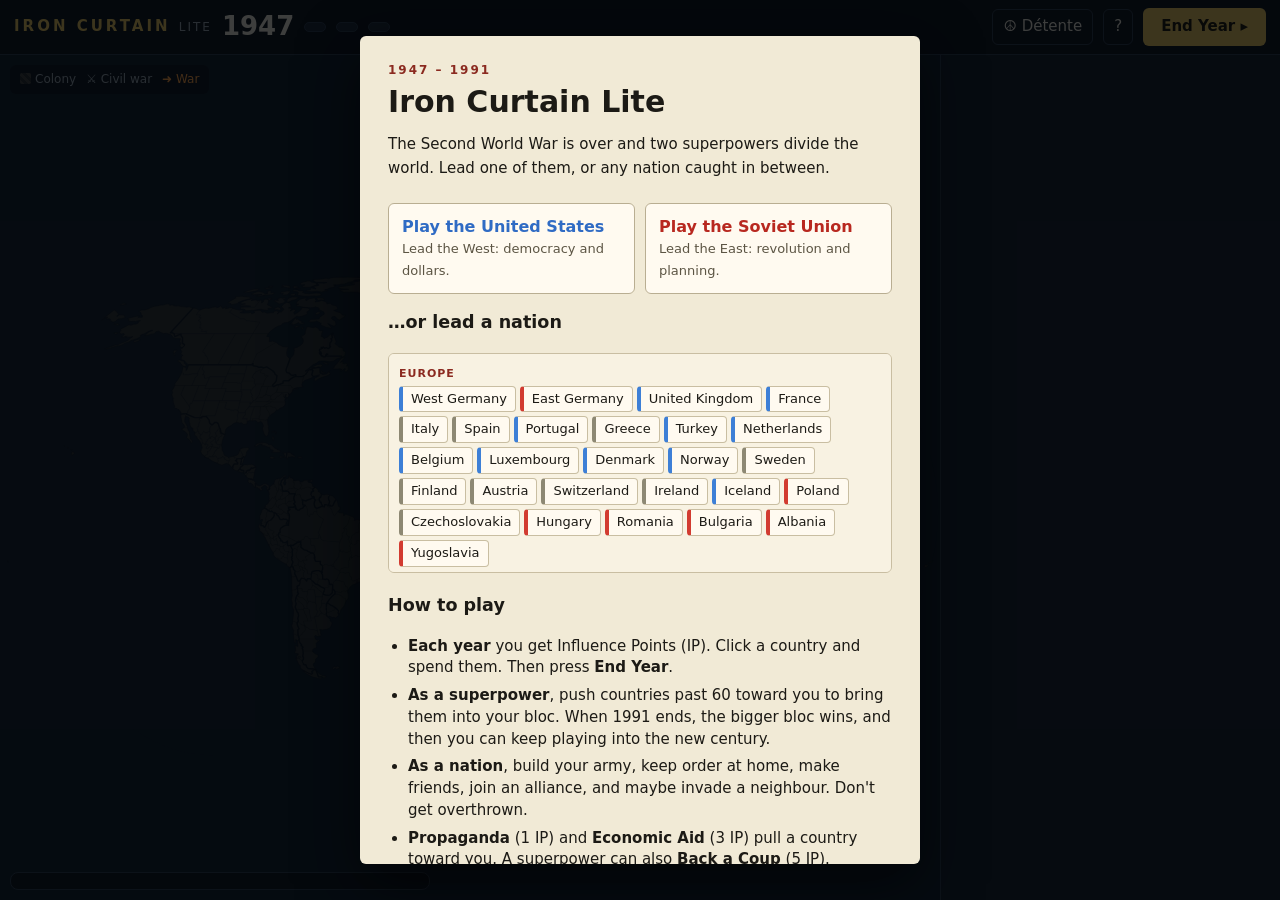
==== index.html @ 2296e45e "Provinces: the map is split into ~900 real provinces - map drawn from provinces (lib/provinces.js, p" ====
<!doctype html>
<html lang="en">
<head>
<meta charset="utf-8">
<meta name="viewport" content="width=device-width, initial-scale=1">
<title>Iron Curtain Lite</title>
<link rel="stylesheet" href="style.css">
</head>
<body>
<header>
  <div class="brand">IRON CURTAIN <span>LITE</span></div>
  <div class="year" id="year">1947</div>
  <div class="chip" id="ip" title="Influence Points: spend them on countries. You get more each year."></div>
  <div class="chip" id="tension" title="World tension. If it reaches 100, nuclear war ends the game for everyone."></div>
  <div class="chip score" id="score" title="Score: the value of every country in your bloc, plus bonuses from events."></div>
  <div class="grow"></div>
  <button id="detente" class="ghost" title="A summit with your rival: tension −15. Once a year.">☮ Détente</button>
  <button id="finish" class="ghost" title="End the game and see how you did" hidden>End game</button>
  <button id="help" class="ghost" title="How to play">?</button>
  <button id="end" class="primary" title="End the year (Enter)">End Year ▸</button>
</header>
<main>
  <section id="mapbox">
    <svg id="map" viewBox="0 0 1000 520" preserveAspectRatio="xMidYMid meet"></svg>
    <div id="tip" hidden></div>
    <div id="legend">
      <span><i class="hatch"></i>Colony</span>
      <span>⚔ Civil war</span>
      <span style="color:#ffa040">➜ War</span>
    </div>
    <ol id="news"></ol>
  </section>
  <aside id="panel"></aside>
</main>
<div id="modal" hidden><div class="card" id="card"></div></div>
<div id="toast" hidden></div>

<script src="lib/d3.min.js"></script>
<script src="lib/topojson-client.min.js"></script>
<script src="lib/provinces.js"></script>
<script src="data.js"></script>
<script src="provinces.js"></script>
<script src="neighbours.js"></script>
<script src="game.js"></script>
<script src="ui.js"></script>
</body>
</html>
---- style.css ----
:root {
  --bg: #0b1219; --sea: #0f1c27; --panel: #131d27; --panel2: #1a2632; --line: #2a3a49;
  --ink: #ebe6d8; --dim: #97a3ab; --gold: #e8c45a;
  --us: #3d7fd6; --us-lean: #7d9cc8; --neutral: #8d8873; --su-lean: #c47a6d; --su: #d23b30;
  --good: #6fbf73; --bad: #e0675b;
}
* { box-sizing: border-box; }
html, body { margin: 0; height: 100%; background: var(--bg); color: var(--ink); font: 15px/1.45 system-ui, -apple-system, 'Segoe UI', sans-serif; }
body { display: flex; flex-direction: column; overflow: hidden; }
button { font: inherit; color: inherit; cursor: pointer; }

header { display: flex; align-items: center; gap: 10px; padding: 8px 14px; background: #0a1016; border-bottom: 1px solid var(--line); flex-wrap: wrap; }
.brand { font-weight: 800; letter-spacing: 3px; color: var(--gold); }
.brand span { font-weight: 400; color: var(--dim); font-size: 12px; letter-spacing: 2px; }
.year { font-size: 26px; font-weight: 700; min-width: 64px; text-align: center; }
.chip { background: var(--panel2); border: 1px solid var(--line); border-radius: 6px; padding: 4px 10px; font-size: 13px; white-space: nowrap; }
.chip b { font-size: 15px; }
.bar { display: inline-block; width: 90px; height: 8px; border-radius: 4px; background: #24323f; vertical-align: middle; margin: 0 6px; overflow: hidden; }
.bar i { display: block; height: 100%; }
.score .vs { display: inline-flex; width: 110px; height: 8px; border-radius: 4px; overflow: hidden; vertical-align: middle; margin: 0 6px; }
.grow { flex: 1; }
.primary { background: var(--gold); color: #1a1406; border: 0; border-radius: 6px; padding: 8px 18px; font-weight: 700; }
.primary:disabled { opacity: .4; cursor: default; }
.ghost { background: transparent; border: 1px solid var(--line); border-radius: 6px; padding: 6px 10px; }
.ghost:hover:not(:disabled) { border-color: var(--dim); }
.ghost:disabled { opacity: .4; cursor: default; }

main { flex: 1; display: flex; min-height: 0; }
#mapbox { flex: 1; position: relative; background: var(--sea); min-width: 0; }
#map { width: 100%; height: 100%; display: block; cursor: grab; }
.land { stroke: none; transition: fill .6s; }
.land.click { cursor: pointer; }
.border { fill: none; stroke: #0b141c; stroke-width: 1.4; stroke-linejoin: round; vector-effect: non-scaling-stroke; pointer-events: none; }
.provline { fill: none; stroke: rgba(10,16,22,.38); stroke-width: .45; vector-effect: non-scaling-stroke; pointer-events: none; }
#tip .prov { color: #e8dcb8; }
.coast { fill: none; stroke: #0b141c; stroke-width: .6; vector-effect: non-scaling-stroke; pointer-events: none; }
.selected { fill: none; stroke: var(--gold); stroke-width: 2.2; vector-effect: non-scaling-stroke; pointer-events: none; }
.hover { fill: none; stroke: #fff; stroke-width: 1.2; vector-effect: non-scaling-stroke; pointer-events: none; }
.capital { fill: #f3ead2; stroke: #111; stroke-width: .8; vector-effect: non-scaling-stroke; pointer-events: none; }
.town { fill: #d9cfb6; stroke: #111; stroke-width: .6; vector-effect: non-scaling-stroke; pointer-events: none; }
.city { font: 500 5.5px system-ui, sans-serif; fill: #e9e2cf; paint-order: stroke; stroke: rgba(0,0,0,.75); pointer-events: none; }
.city.cap { font-weight: 700; fill: #fff; }
.war { font-size: 12px; text-anchor: middle; dominant-baseline: central; fill: #ffcf8a; pointer-events: none; }
.label { font: 600 7px system-ui, sans-serif; fill: #fff; text-anchor: middle; paint-order: stroke; stroke: rgba(0,0,0,.7); pointer-events: none; }

#tip { position: absolute; pointer-events: none; background: rgba(10,16,22,.95); border: 1px solid var(--line); border-radius: 6px; padding: 6px 9px; font-size: 13px; }
#legend { position: absolute; top: 10px; left: 10px; display: flex; flex-wrap: wrap; gap: 10px; background: rgba(10,16,22,.8); padding: 6px 10px; border-radius: 6px; font-size: 12px; color: var(--dim); max-width: calc(100% - 20px); }
#legend i { display: inline-block; width: 11px; height: 11px; border-radius: 2px; margin-right: 4px; vertical-align: -1px; }
.hatch { background: repeating-linear-gradient(45deg, #3c3f3a 0 3px, #26292a 3px 6px); }
#news { position: absolute; left: 10px; bottom: 10px; width: min(420px, 60%); max-height: 30%; overflow-y: auto; margin: 0; padding: 8px 12px; list-style: none; background: rgba(10,16,22,.9); border: 1px solid var(--line); border-radius: 8px; font-size: 13px; }
#news li { padding: 3px 0; color: var(--dim); border-bottom: 1px solid #1c2834; }
#news li.now { color: var(--ink); }
#news li span { color: #5d6b75; margin-right: 6px; }

#panel { width: 340px; background: var(--panel); border-left: 1px solid var(--line); padding: 16px; overflow-y: auto; }
#panel h2 { margin: 0; font-size: 24px; }
#panel h3 { margin: 18px 0 8px; font-size: 12px; letter-spacing: 2px; text-transform: uppercase; color: var(--dim); }
.sub { color: var(--dim); font-size: 13px; }
.align { position: relative; height: 12px; border-radius: 6px; margin: 12px 0 4px; background: linear-gradient(90deg, var(--su), var(--su-lean) 25%, var(--neutral) 50%, var(--us-lean) 75%, var(--us)); }
.align i { position: absolute; top: -3px; width: 4px; height: 18px; background: #fff; border-radius: 2px; box-shadow: 0 0 0 1px #000; transform: translateX(-2px); }
.align b { position: absolute; top: 0; bottom: 0; width: 1px; background: rgba(0,0,0,.5); }
.ends { display: flex; justify-content: space-between; font-size: 12px; color: var(--dim); }
.facts { display: grid; grid-template-columns: 1fr 1fr; gap: 6px; margin-top: 12px; }
.fact { background: var(--panel2); border-radius: 6px; padding: 6px 9px; }
.fact small { display: block; color: var(--dim); font-size: 12px; }
.pips i { display: inline-block; width: 9px; height: 9px; border-radius: 50%; background: #2a3946; margin-right: 3px; }
.pips i.on { background: var(--gold); }
.act { display: grid; grid-template-columns: 1fr auto; width: 100%; text-align: left; background: var(--panel2); border: 1px solid var(--line); border-radius: 8px; padding: 9px 11px; margin-bottom: 7px; }
.act:hover:not(:disabled) { border-color: var(--gold); }
.act:disabled { opacity: .45; cursor: default; }
.act b { font-size: 15px; } .act em { font-style: normal; color: var(--gold); font-weight: 700; }
.act small { grid-column: 1 / -1; color: var(--dim); font-size: 12.5px; }
.warbox { margin-top: 12px; padding: 9px 11px; border-radius: 8px; border: 1px solid #5a3a22; background: #21180f; }
.warbar { display: flex; height: 10px; border-radius: 5px; overflow: hidden; margin: 6px 0 3px; }
.wsides { display: flex; justify-content: space-between; gap: 10px; margin-top: 8px; font-size: 12px; }
.wsides span { display: flex; flex-direction: column; min-width: 0; }
.wsides span:last-child { text-align: right; }
.wsides small { color: var(--dim); font-size: 11px; }
.wstate { text-align: center; font-size: 12px; color: var(--gold); }
.empty { color: var(--dim); }
.empty li { margin-bottom: 8px; }

#modal { position: fixed; inset: 0; background: rgba(3,6,10,.75); display: flex; align-items: center; justify-content: center; padding: 16px; z-index: 10; }
#modal[hidden] { display: none; }
.card { background: #f1ead6; color: #1c1a15; width: min(560px, 100%); max-height: 92vh; overflow-y: auto; border-radius: 6px; padding: 26px 28px; box-shadow: 0 20px 60px rgba(0,0,0,.6); }
.card .kicker { font-size: 12px; letter-spacing: 2px; text-transform: uppercase; color: #8b2a20; font-weight: 700; }
.card h1 { margin: 6px 0 10px; font-size: 30px; line-height: 1.1; }
.card p { line-height: 1.55; }
.card .choice { display: block; width: 100%; text-align: left; margin-top: 8px; background: #fffaf0; border: 1px solid #b9ae92; border-radius: 6px; padding: 11px 13px; }
.card .choice:hover { border-color: #1c1a15; background: #fff; }
.card .choice b { display: block; font-size: 16px; }
.card .choice span { font-size: 13px; color: #5c5544; }
.card .sides { display: flex; gap: 10px; flex-wrap: wrap; }
.card .sides .choice { flex: 1; min-width: 200px; }
.card ul { padding-left: 20px; } .card li { margin-bottom: 6px; }
.card .go { width: 100%; margin-top: 14px; background: #1c1a15; color: #f1ead6; border: 0; border-radius: 6px; padding: 12px; font-weight: 700; letter-spacing: 1px; }

#toast { position: fixed; top: 70px; left: 50%; transform: translateX(-50%); background: #f1ead6; color: #1c1a15; padding: 8px 16px; border-radius: 6px; font-weight: 600; box-shadow: 0 6px 20px rgba(0,0,0,.5); z-index: 20; }

@media (max-width: 820px) {
  main { flex-direction: column; }
  #panel { width: 100%; height: 45%; border-left: 0; border-top: 1px solid var(--line); }
  #news { display: none; }
}

.warline { fill: none; stroke: #ffa040; stroke-width: 1.6; opacity: .6; stroke-dasharray: 6 4; vector-effect: non-scaling-stroke; pointer-events: none; animation: march 2.5s linear infinite; }
@keyframes march { to { stroke-dashoffset: -10; } }
.zone, .zonegone { pointer-events: none; }
.zonefill { opacity: 1; }
.zonehatch { fill: url(#occupied); opacity: .22; }
.zonecover { fill: none; stroke-width: 3; vector-effect: non-scaling-stroke; pointer-events: none; }
.zoneline { fill: none; stroke: #0b141c; stroke-width: 1.7; vector-effect: non-scaling-stroke; stroke-linejoin: round; }
.zoneglow { fill: none; stroke-width: 4.5; opacity: .45; vector-effect: non-scaling-stroke; stroke-linejoin: round; }
.zone.cut .zoneglow { display: none; }
.zone.civil .zoneline { stroke-dasharray: 5 2.5; }
.thrust { stroke: #0b141c; stroke-width: .9; vector-effect: non-scaling-stroke; stroke-linejoin: round; opacity: .92; }
.capital.fallen { stroke: #fff; stroke-width: 1.2; }
.selected.mine { stroke: #f5e3a3; stroke-width: 1.6; }
.you { font-size: 13px; font-weight: 400; color: var(--gold); }
.pacts { display: flex; flex-wrap: wrap; gap: 5px; margin-top: 10px; }
.pacts span { font-size: 12px; padding: 2px 8px; border-radius: 10px; border: 1px solid; }
.card .nations { max-height: 220px; overflow-y: auto; border: 1px solid #c9bea2; border-radius: 6px; padding: 4px 10px; background: #f8f2e2; }
.card .nations h4 { margin: 8px 0 4px; font-size: 11px; letter-spacing: 1px; text-transform: uppercase; color: #8b2a20; }
.card .nat { background: #fffaf0; border: 1px solid #c9bea2; border-left: 4px solid var(--c); border-radius: 4px; padding: 3px 8px; margin: 0 4px 4px 0; font-size: 13px; color: #1c1a15; }
.card .nat:hover { border-color: #1c1a15; border-left-color: var(--c); }
.parties { display: flex; gap: 12px; }
.pbar { width: 24px; height: 124px; display: flex; flex-direction: column; border-radius: 4px; overflow: hidden; border: 1px solid var(--line); flex: none; }
.pbar i { display: block; width: 100%; }
.plist { flex: 1; display: flex; flex-direction: column; justify-content: space-between; font-size: 13px; }
.plist div { display: grid; grid-template-columns: 10px 1fr auto auto auto; gap: 6px; align-items: center; color: var(--dim); }
.plist div i { width: 10px; height: 10px; border-radius: 2px; }
.plist div b { color: var(--ink); }
.plist div em { font-style: normal; font-size: 11px; color: var(--gold); }
.plist div.rul span { color: var(--ink); font-weight: 600; }
.pbtn { width: 20px; height: 18px; padding: 0; border: 1px solid var(--line); border-radius: 4px; background: var(--panel2); color: var(--gold); font-weight: 700; line-height: 1; }
.pbtn:disabled { opacity: .3; cursor: default; }
.unit { pointer-events: none; }
.unit rect { stroke: #111; stroke-width: .5; }
.unit path { stroke: rgba(255,255,255,.9); stroke-width: .45; fill: none; }
.terms { display: flex; flex-direction: column; gap: 4px; margin: 8px 0; font-size: 13px; }
.terms label { display: flex; align-items: center; gap: 6px; cursor: pointer; }
.terms label em { margin-left: auto; font-style: normal; color: var(--gold); }
.terms label.off { opacity: .4; cursor: default; }
.card .choice.on { border-color: #8b2a20; background: #f3e1c8; box-shadow: inset 4px 0 0 #8b2a20; }
.card .choice:disabled { opacity: .45; cursor: default; }
.zone.cut .zonehatch { display: none; }
.zone.cut .zoneline { stroke-dasharray: none; stroke-width: 1.4; }
.terr { border: 1px solid var(--line); border-radius: 8px; padding: 10px 12px; margin: 8px 0; background: var(--panel2); }
.terr .thead { display: flex; justify-content: space-between; align-items: baseline; margin-bottom: 6px; }
.terr .meter { display: grid; grid-template-columns: 78px 1fr 28px; gap: 8px; align-items: center; font-size: 12px; margin: 3px 0; color: var(--dim); }
.terr .meter .bar { height: 6px; background: #0b141c; border-radius: 3px; overflow: hidden; display: block; }
.terr .meter .bar i { display: block; height: 100%; }
.terr .meter b { text-align: right; }
.policies { display: grid; grid-template-columns: repeat(4, 1fr); gap: 4px; margin: 8px 0 4px; }
.pol { font-size: 11px; padding: 5px 2px; border: 1px solid var(--line); border-radius: 5px; background: transparent; color: var(--dim); }
.pol.on { border-color: var(--gold); color: var(--gold); background: rgba(240,200,90,.08); }
.tacts { display: grid; grid-template-columns: repeat(3, 1fr); gap: 4px; margin-top: 8px; }
.act.small { padding: 6px 8px; margin: 0; }
.act.small b { font-size: 12px; }
.land.restless { animation: restless 2.4s ease-in-out infinite; }
@keyframes restless { 50% { filter: brightness(1.35) saturate(1.3); } }
.tacts .act.small { display: flex; flex-direction: column; align-items: flex-start; gap: 2px; position: relative; }
.tacts .act.small b { white-space: nowrap; }
.tacts .act.small em { position: static; font-size: 11px; }
.zone.cut .zonefill { pointer-events: fill; cursor: pointer; }
.selected.region { stroke-dasharray: 5 3; }
#tip .dim { color: #8a8f94; font-size: 11px; }
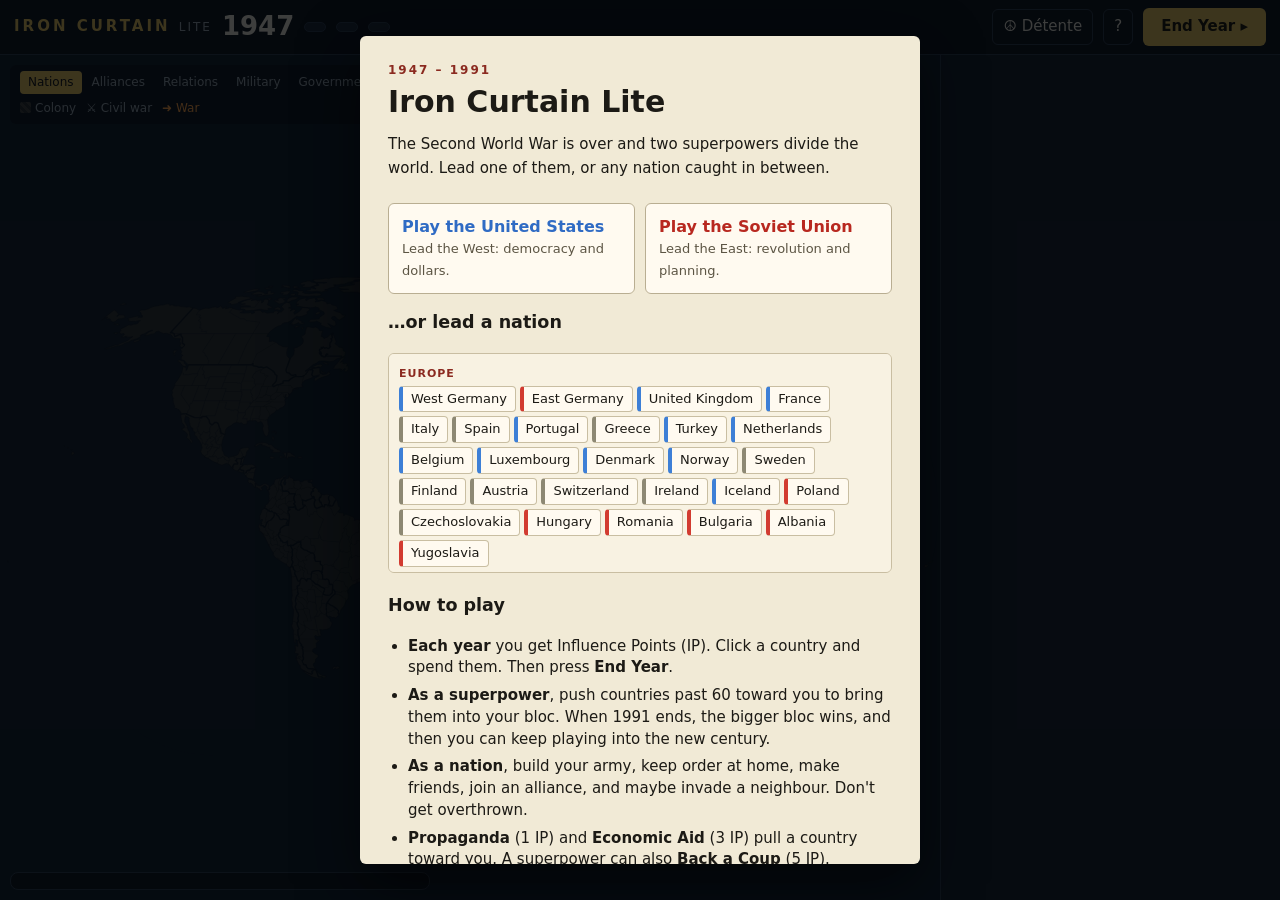
==== commit e2ea66f0: "Map modes: Nations, Alliances, Relations, Military, Government, Stability (keys 1-6, M) Co-Authored-" ====
--- a/index.html
+++ b/index.html
@@ -24,9 +24,8 @@
     <svg id="map" viewBox="0 0 1000 520" preserveAspectRatio="xMidYMid meet"></svg>
     <div id="tip" hidden></div>
     <div id="legend">
-      <span><i class="hatch"></i>Colony</span>
-      <span>⚔ Civil war</span>
-      <span style="color:#ffa040">➜ War</span>
+      <div class="modes"><button data-mode="nat" class="on" title="Every country in its own colour (1)">Nations</button><button data-mode="pact" title="Alliances (2)">Alliances</button><button data-mode="rel" title="How the world sees you (3)">Relations</button><button data-mode="mil" title="Army sizes (4)">Military</button><button data-mode="gov" title="Kinds of government (5)">Government</button><button data-mode="stab" title="Stability (6)">Stability</button></div>
+      <div class="keys"><span id="legend-dyn"></span><span><i class="hatch"></i>Colony</span><span>⚔ Civil war</span><span style="color:#ffa040">➜ War</span></div>
     </div>
     <ol id="news"></ol>
   </section>
--- a/style.css
+++ b/style.css
@@ -165,3 +165,11 @@
 .zone.cut .zonefill { pointer-events: fill; cursor: pointer; }
 .selected.region { stroke-dasharray: 5 3; }
 #tip .dim { color: #8a8f94; font-size: 11px; }
+/* map modes */
+#legend { flex-direction: column; gap: 6px; }
+#legend .modes { display: flex; flex-wrap: wrap; gap: 2px; }
+#legend .modes button { background: transparent; border: 1px solid transparent; color: var(--dim); font: inherit; font-size: 12px; padding: 2px 7px; border-radius: 4px; cursor: pointer; }
+#legend .modes button:hover { color: var(--ink); }
+#legend .modes button.on { background: #e8c45a; color: #111; }
+#legend .keys { display: flex; flex-wrap: wrap; gap: 10px; }
+#legend-dyn { display: contents; }
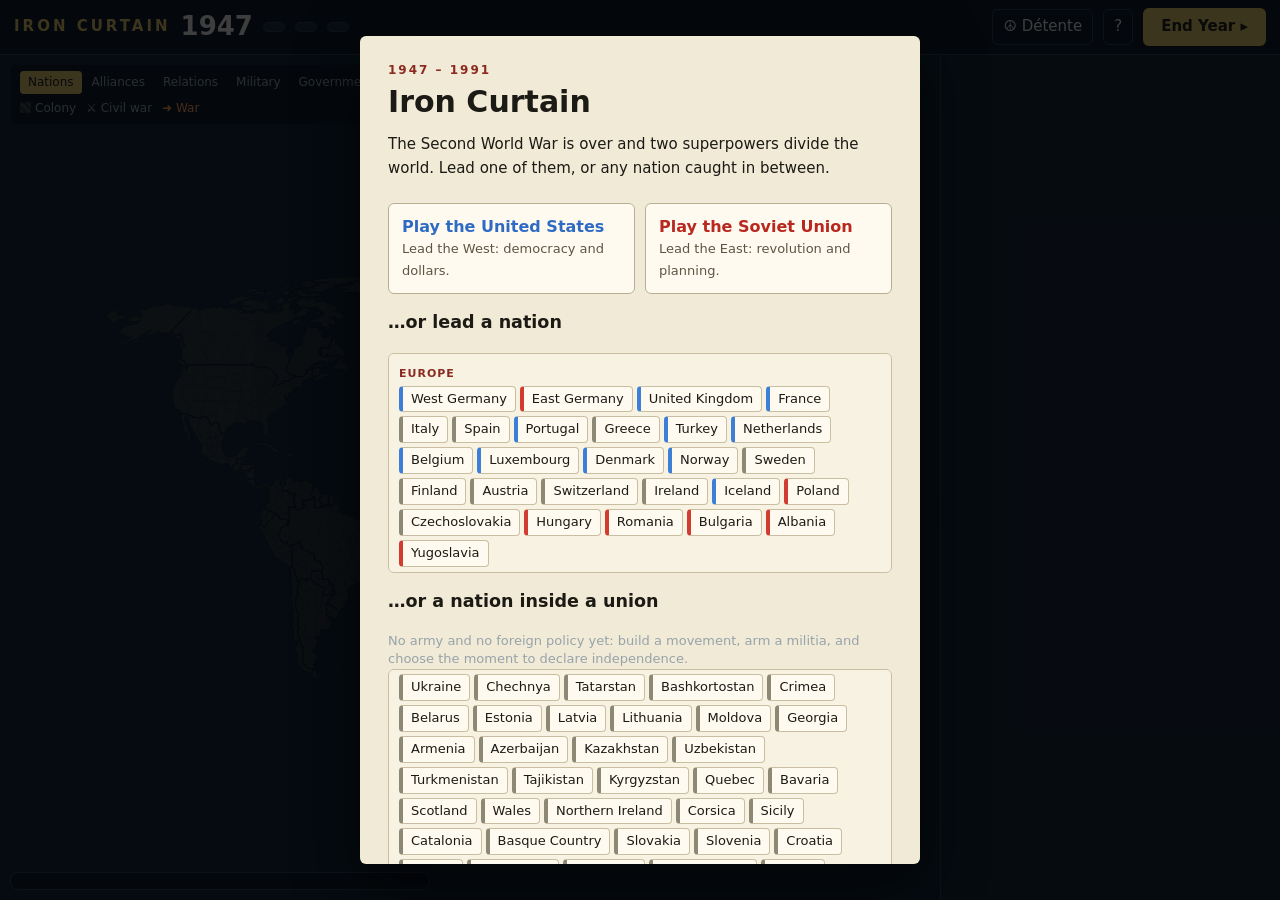
==== commit 78c4b829: "One game: Iron Curtain (no longer 'Lite'); README describes provinces, home front, map modes, causes" ====
--- a/index.html
+++ b/index.html
@@ -3,12 +3,12 @@
 <head>
 <meta charset="utf-8">
 <meta name="viewport" content="width=device-width, initial-scale=1">
-<title>Iron Curtain Lite</title>
+<title>Iron Curtain</title>
 <link rel="stylesheet" href="style.css">
 </head>
 <body>
 <header>
-  <div class="brand">IRON CURTAIN <span>LITE</span></div>
+  <div class="brand">IRON CURTAIN</div>
   <div class="year" id="year">1947</div>
   <div class="chip" id="ip" title="Influence Points: spend them on countries. You get more each year."></div>
   <div class="chip" id="tension" title="World tension. If it reaches 100, nuclear war ends the game for everyone."></div>
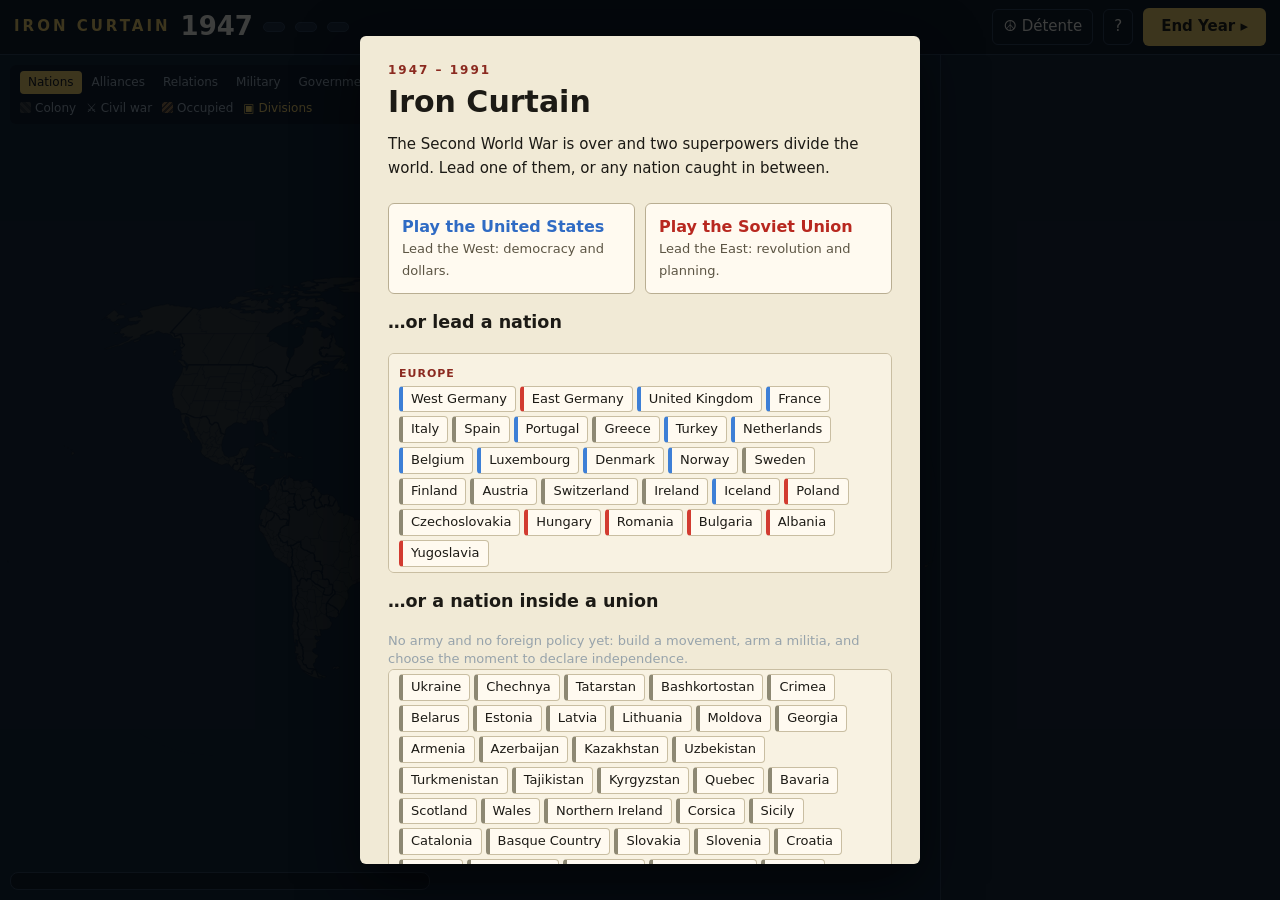
==== commit 450307b4: "Wars and civil wars fought with divisions, season by season - Armies become divisions on provinces (" ====
--- a/index.html
+++ b/index.html
@@ -25,7 +25,7 @@
     <div id="tip" hidden></div>
     <div id="legend">
       <div class="modes"><button data-mode="nat" class="on" title="Every country in its own colour (1)">Nations</button><button data-mode="pact" title="Alliances (2)">Alliances</button><button data-mode="rel" title="How the world sees you (3)">Relations</button><button data-mode="mil" title="Army sizes (4)">Military</button><button data-mode="gov" title="Kinds of government (5)">Government</button><button data-mode="stab" title="Stability (6)">Stability</button></div>
-      <div class="keys"><span id="legend-dyn"></span><span><i class="hatch"></i>Colony</span><span>⚔ Civil war</span><span style="color:#ffa040">➜ War</span></div>
+      <div class="keys"><span id="legend-dyn"></span><span><i class="hatch"></i>Colony</span><span>⚔ Civil war</span><span><i class="occ"></i>Occupied</span><span style="color:#e8c45a">▣ Divisions</span></div>
     </div>
     <ol id="news"></ol>
   </section>
--- a/style.css
+++ b/style.css
@@ -173,3 +173,36 @@
 #legend .modes button.on { background: #e8c45a; color: #111; }
 #legend .keys { display: flex; flex-wrap: wrap; gap: 10px; }
 #legend-dyn { display: contents; }
+/* peace conference */
+.kicker2 { font-size: 11px; letter-spacing: .14em; text-transform: uppercase; color: #e8c45a; margin-bottom: 2px; }
+.confw { display: flex; justify-content: space-between; padding: 6px 10px; margin: 3px 0; border-radius: 5px; background: rgba(255,255,255,.04); font-size: 13px; }
+.confw.me { outline: 1px solid rgba(232,196,90,.5); }
+.confw.turn { background: rgba(232,196,90,.16); }
+.claims div { font-size: 12.5px; margin: 3px 0; }
+.claims i { display: inline-block; width: 10px; height: 10px; border-radius: 2px; margin-right: 6px; vertical-align: -1px; }
+path.land.claimable { stroke: #ffd75a; stroke-width: 1.4; vector-effect: non-scaling-stroke; cursor: pointer; }
+path.land.claimable:hover { filter: brightness(1.25); }
+path.land.claimed { filter: saturate(1.3) brightness(1.1); stroke: #fff6c8; stroke-width: .9; stroke-dasharray: 2 1.5; vector-effect: non-scaling-stroke; }
+
+/* ---- divisions ---- */
+.occhatch { fill: url(#occupied); opacity: .5; pointer-events: none; }
+.frontline { fill: none; stroke: #0b141c; stroke-width: 2.2; vector-effect: non-scaling-stroke; stroke-linejoin: round; pointer-events: none; }
+.div { cursor: pointer; }
+.div .ubox { stroke: #0b141c; stroke-width: .7; }
+.div.mine .ubox { stroke: #e8c45a; stroke-width: 1.1; }
+.div.sel .ubox { stroke: #fff; stroke-width: 1.6; }
+.div.cut .ubox { stroke: #e0533c; stroke-dasharray: 1.5 1; }
+.div .ux { stroke: rgba(255,255,255,.35); stroke-width: .5; fill: none; }
+.div .un { fill: #fff; font-size: 5.6px; font-weight: 700; text-anchor: middle; paint-order: stroke; stroke: rgba(0,0,0,.7); stroke-width: 1.2px; pointer-events: none; }
+.div .ubar0 { fill: rgba(0,0,0,.6); }
+.plan { fill: none; stroke: #e8c45a; stroke-width: 1.3; stroke-dasharray: 3 2; vector-effect: non-scaling-stroke; opacity: .75; pointer-events: none; }
+.plan.sel { opacity: 1; stroke-width: 2; }
+.battle { fill: #ff7a3c; text-anchor: middle; pointer-events: none; paint-order: stroke; stroke: #0b141c; stroke-width: 1px; }
+.battle.won { fill: #ffd04a; }
+.warbox .row { display: flex; gap: 6px; margin-top: 6px; }
+.warbox .row .act { flex: 1; }
+.act.small { padding: 6px 8px; }
+.act.on { border-color: #e8c45a; box-shadow: inset 0 0 0 1px #e8c45a; }
+.warbox.mini { margin-bottom: 10px; }
+.unitcard { border-color: #e8c45a; }
+.keys .occ { display: inline-block; width: 10px; height: 10px; margin-right: 4px; vertical-align: -1px; background: repeating-linear-gradient(-45deg, #8a6a3c 0 2px, #3a2e20 2px 4px); }
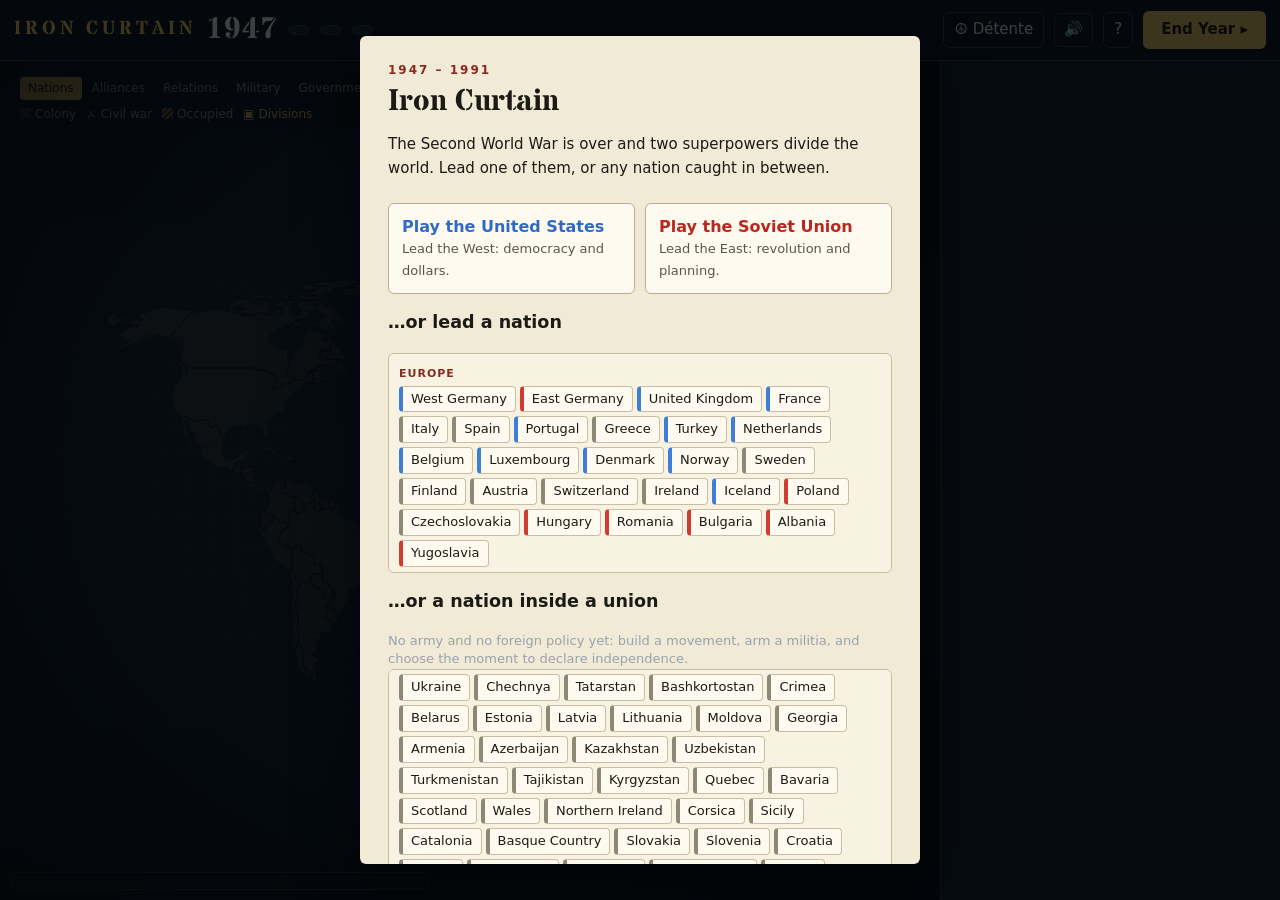
==== commit 9516bba4: "Division squares and arrow orders, atmosphere, annexing by provinces - Every division is its own squ" ====
--- a/index.html
+++ b/index.html
@@ -41,6 +41,7 @@
 <script src="provinces.js"></script>
 <script src="neighbours.js"></script>
 <script src="game.js"></script>
+<script src="sound.js"></script>
 <script src="ui.js"></script>
 </body>
 </html>
--- a/style.css
+++ b/style.css
@@ -28,7 +28,7 @@
 main { flex: 1; display: flex; min-height: 0; }
 #mapbox { flex: 1; position: relative; background: var(--sea); min-width: 0; }
 #map { width: 100%; height: 100%; display: block; cursor: grab; }
-.land { stroke: none; transition: fill .6s; }
+.land { }
 .land.click { cursor: pointer; }
 .border { fill: none; stroke: #0b141c; stroke-width: 1.4; stroke-linejoin: round; vector-effect: non-scaling-stroke; pointer-events: none; }
 .provline { fill: none; stroke: rgba(10,16,22,.38); stroke-width: .45; vector-effect: non-scaling-stroke; pointer-events: none; }
@@ -188,17 +188,15 @@
 .occhatch { fill: url(#occupied); opacity: .5; pointer-events: none; }
 .frontline { fill: none; stroke: #0b141c; stroke-width: 2.2; vector-effect: non-scaling-stroke; stroke-linejoin: round; pointer-events: none; }
 .div { cursor: pointer; }
-.div .ubox { stroke: #0b141c; stroke-width: .7; }
-.div.mine .ubox { stroke: #e8c45a; stroke-width: 1.1; }
-.div.sel .ubox { stroke: #fff; stroke-width: 1.6; }
+.div .ubox { stroke: #0b141c; stroke-width: .6; }
+.div.mine .ubox { stroke: #e8c45a; stroke-width: .9; }
+.div.sel .ubox { stroke: #fff; stroke-width: 1.4; }
 .div.cut .ubox { stroke: #e0533c; stroke-dasharray: 1.5 1; }
 .div .ux { stroke: rgba(255,255,255,.35); stroke-width: .5; fill: none; }
 .div .un { fill: #fff; font-size: 5.6px; font-weight: 700; text-anchor: middle; paint-order: stroke; stroke: rgba(0,0,0,.7); stroke-width: 1.2px; pointer-events: none; }
 .div .ubar0 { fill: rgba(0,0,0,.6); }
 .plan { fill: none; stroke: #e8c45a; stroke-width: 1.3; stroke-dasharray: 3 2; vector-effect: non-scaling-stroke; opacity: .75; pointer-events: none; }
 .plan.sel { opacity: 1; stroke-width: 2; }
-.battle { fill: #ff7a3c; text-anchor: middle; pointer-events: none; paint-order: stroke; stroke: #0b141c; stroke-width: 1px; }
-.battle.won { fill: #ffd04a; }
 .warbox .row { display: flex; gap: 6px; margin-top: 6px; }
 .warbox .row .act { flex: 1; }
 .act.small { padding: 6px 8px; }
@@ -206,3 +204,59 @@
 .warbox.mini { margin-bottom: 10px; }
 .unitcard { border-color: #e8c45a; }
 .keys .occ { display: inline-block; width: 10px; height: 10px; margin-right: 4px; vertical-align: -1px; background: repeating-linear-gradient(-45deg, #8a6a3c 0 2px, #3a2e20 2px 4px); }
+/* ---- battles ---- */
+.barrow { stroke: #0b141c; stroke-width: .7; vector-effect: non-scaling-stroke; opacity: .9; pointer-events: none; }
+.battle.repulsed .barrow { opacity: .55; }
+.bspot { cursor: help; }
+.bsmoke { fill: rgba(40,36,32,.55); filter: blur(1.2px); animation: bsmoke 3.2s ease-in-out infinite; transform-box: fill-box; transform-origin: center; }
+.bpulse { fill: none; stroke: #ffb347; stroke-width: 1.1; transform-box: fill-box; transform-origin: center; animation: bpulse 1.6s ease-out infinite; pointer-events: none; }
+.bpulse.p2 { animation-delay: .8s; stroke: #ff6a3c; }
+.bflash { fill: #fff3b0; opacity: 0; animation: bflash 1.4s linear infinite; pointer-events: none; }
+.bbadge { fill: #14181c; stroke-width: 1.8; }
+.bicon { fill: #f3ead2; font-size: 6px; text-anchor: middle; pointer-events: none; }
+.battle.won .bpulse { stroke: #ffd04a; }
+@keyframes bpulse { 0% { transform: scale(.4); opacity: .95; } 100% { transform: scale(2.4); opacity: 0; } }
+@keyframes bflash { 0%, 100% { opacity: 0; } 8% { opacity: 1; } 20% { opacity: 0; } }
+@keyframes bsmoke { 0%, 100% { transform: scale(1); opacity: .7; } 50% { transform: scale(1.25); opacity: .45; } }
+.innerline { fill: none; stroke: #f3ead2; stroke-width: 1.1; stroke-dasharray: 3 2; opacity: .85; vector-effect: non-scaling-stroke; pointer-events: none; }
+.land { stroke-width: .7; vector-effect: non-scaling-stroke; stroke-linejoin: round; }   /* own colour: closes the seams between provinces */
+.drawarrow { fill: rgba(232,196,90,.85); stroke: #0b141c; stroke-width: .8; vector-effect: non-scaling-stroke; pointer-events: none; }
+.selbox { fill: rgba(232,196,90,.12); stroke: #e8c45a; stroke-width: 1; stroke-dasharray: 4 3; pointer-events: none; }
+
+/* ---- atmosphere ---- */
+.brand, .year, .card h1, #panel h2 { font-family: 'Stardos Stencil', 'Arial Narrow', Impact, sans-serif; }
+.brand { letter-spacing: 4px; font-size: 19px; }
+.year { font-size: 30px; letter-spacing: 1px; }
+#panel h2 { letter-spacing: .5px; }
+#news { font-family: 'Special Elite', 'Courier New', monospace; font-size: 13px; background: rgba(14,18,16,.92); border-color: #33382f; box-shadow: 0 6px 24px rgba(0,0,0,.45); }
+#news li em { font-style: normal; }
+#news li.fresh { color: #f3ead2; }
+#news li em.caret::after { content: '▌'; color: var(--gold); animation: blink .6s steps(1) infinite; }
+@keyframes blink { 50% { opacity: 0; } }
+#mapbox { background: radial-gradient(ellipse at 50% 45%, #13232f 0%, #0c1820 55%, #070d12 100%); }
+.sphere { fill: transparent; }
+.grat { fill: none; stroke: rgba(140,180,200,.07); stroke-width: .6; vector-effect: non-scaling-stroke; pointer-events: none; }
+.atmo { position: absolute; inset: 0; pointer-events: none; }
+#vignette { background: radial-gradient(ellipse at 50% 50%, transparent 55%, rgba(0,0,0,.55) 100%); }
+#grain { opacity: .07; mix-blend-mode: overlay; animation: grain .9s steps(3) infinite;
+  background-image: url("data:image/svg+xml,%3Csvg xmlns='http://www.w3.org/2000/svg' width='180' height='180'%3E%3Cfilter id='n'%3E%3CfeTurbulence type='fractalNoise' baseFrequency='.9' numOctaves='2' stitchTiles='stitch'/%3E%3C/filter%3E%3Crect width='100%25' height='100%25' filter='url(%23n)'/%3E%3C/svg%3E"); }
+@keyframes grain { 0% { background-position: 0 0; } 33% { background-position: -60px 40px; } 66% { background-position: 50px -30px; } }
+#tint { transition: background 2s; }
+#mapbox[data-season="winter"] #tint { background: linear-gradient(180deg, rgba(200,225,255,.13), rgba(160,190,220,.05)); }
+#mapbox[data-season="summer"] #tint { background: rgba(255,200,120,.05); }
+#mapbox[data-season="autumn"] #tint { background: rgba(190,120,60,.06); }
+#mapbox[data-season="spring"] #tint { background: rgba(140,200,140,.03); }
+#alert { opacity: 0; transition: opacity 1.5s; box-shadow: inset 0 0 90px rgba(255,40,30,.55); }
+body.dc2 #alert { opacity: .45; }
+body.dc1 #alert { opacity: 1; animation: alertpulse 1.6s ease-in-out infinite; }
+@keyframes alertpulse { 50% { opacity: .55; } }
+.defcon { font-family: 'Stardos Stencil', Impact, sans-serif; font-weight: 700; letter-spacing: 1px; border: 1px solid; border-radius: 3px; padding: 0 5px; }
+body.dc1 .defcon { animation: blink 1s steps(1) infinite; }
+#yearcard { position: absolute; left: 50%; top: 30%; transform: translateX(-50%); pointer-events: none; text-align: center; z-index: 5; max-width: min(640px, 80%); }
+#yearcard.show { animation: yearcard 3.2s ease forwards; }
+@keyframes yearcard { 0% { opacity: 0; transform: translateX(-50%) translateY(8px); } 15% { opacity: 1; transform: translateX(-50%); } 75% { opacity: 1; } 100% { opacity: 0; } }
+.yc-year { font-family: 'Stardos Stencil', Impact, sans-serif; font-size: 72px; font-weight: 700; color: #f3ead2; letter-spacing: 6px; text-shadow: 0 0 30px rgba(0,0,0,.9), 0 2px 0 #000; }
+.yc-line { font-family: 'Special Elite', 'Courier New', monospace; font-size: 16px; color: #e8dcb8; background: rgba(10,14,12,.78); padding: 6px 14px; border-top: 1px solid #5a503a; border-bottom: 1px solid #5a503a; }
+#mute { font-size: 15px; padding: 5px 9px; }
+.confprov { fill: none; stroke: rgba(10,16,22,.35); stroke-width: .5; vector-effect: non-scaling-stroke; pointer-events: none; }
+.confprov.loser { stroke: rgba(243,234,210,.75); stroke-width: .9; }
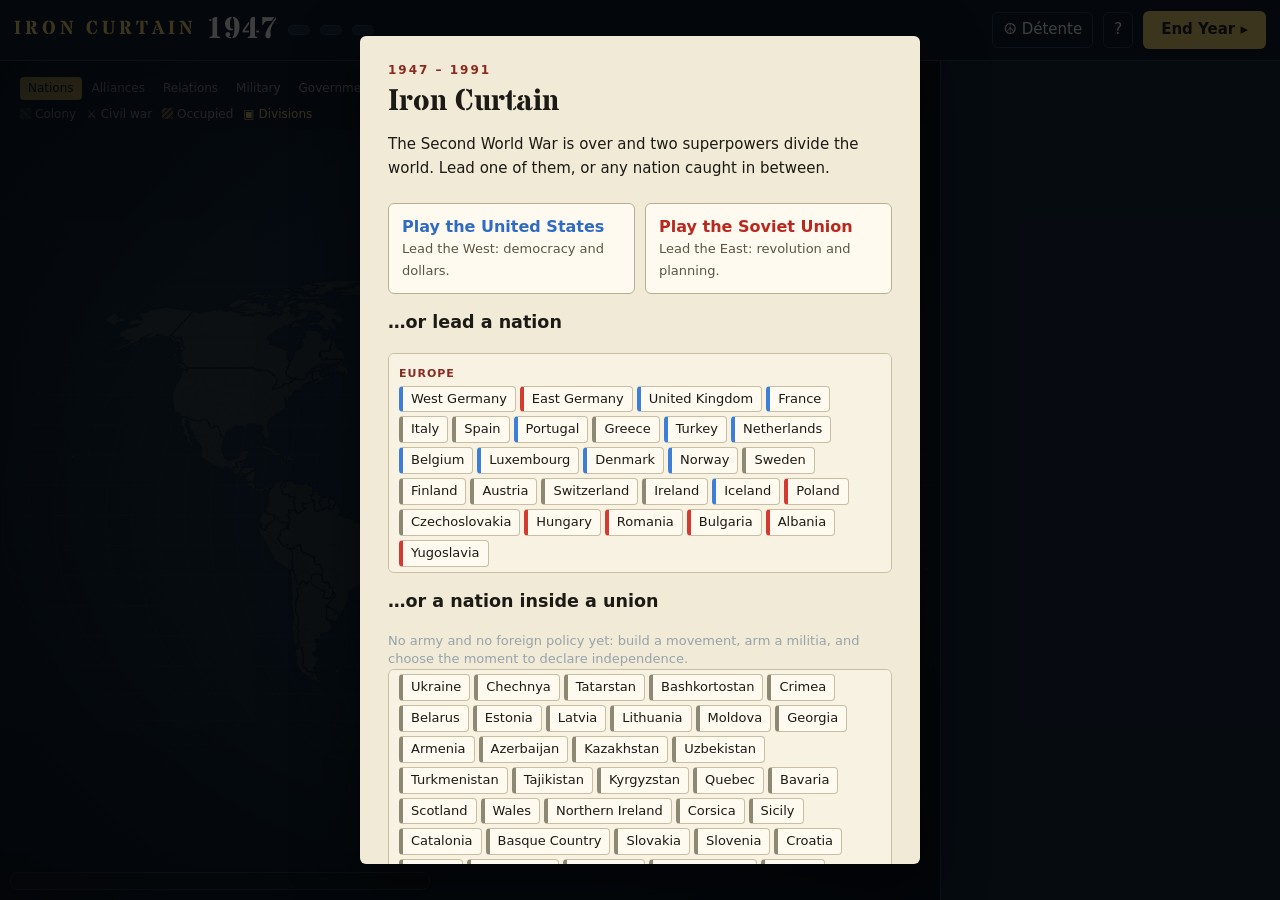
==== commit ce5b2d28: "Free-moving divisions on a grid, encirclement, drawn routes, puppet colours - provgrid.js (tools/bui" ====
--- a/index.html
+++ b/index.html
@@ -40,8 +40,8 @@
 <script src="data.js"></script>
 <script src="provinces.js"></script>
 <script src="neighbours.js"></script>
+<script src="provgrid.js"></script>
 <script src="game.js"></script>
-<script src="sound.js"></script>
 <script src="ui.js"></script>
 </body>
 </html>
--- a/style.css
+++ b/style.css
@@ -213,7 +213,7 @@
 .bpulse.p2 { animation-delay: .8s; stroke: #ff6a3c; }
 .bflash { fill: #fff3b0; opacity: 0; animation: bflash 1.4s linear infinite; pointer-events: none; }
 .bbadge { fill: #14181c; stroke-width: 1.8; }
-.bicon { fill: #f3ead2; font-size: 6px; text-anchor: middle; pointer-events: none; }
+.bicon { fill: #f3ead2; font-size: 4.8px; text-anchor: middle; pointer-events: none; }
 .battle.won .bpulse { stroke: #ffd04a; }
 @keyframes bpulse { 0% { transform: scale(.4); opacity: .95; } 100% { transform: scale(2.4); opacity: 0; } }
 @keyframes bflash { 0%, 100% { opacity: 0; } 8% { opacity: 1; } 20% { opacity: 0; } }
@@ -260,3 +260,9 @@
 #mute { font-size: 15px; padding: 5px 9px; }
 .confprov { fill: none; stroke: rgba(10,16,22,.35); stroke-width: .5; vector-effect: non-scaling-stroke; pointer-events: none; }
 .confprov.loser { stroke: rgba(243,234,210,.75); stroke-width: .9; }
+/* a readable front: dark edge, the occupier's colour inside it, stronger hatching */
+.wzone .zonehatch { opacity: .38; }
+.wzone .zoneline { stroke: #070b0e; stroke-width: 3.4; stroke-linejoin: round; }
+.wzone .zoneedge { fill: none; stroke-width: 1.3; stroke-linejoin: round; vector-effect: non-scaling-stroke; pointer-events: none; }
+.bflash { r: .8; }
+.drawroute { fill: none; stroke: rgba(232,196,90,.9); stroke-width: 3; stroke-linecap: round; stroke-linejoin: round; vector-effect: non-scaling-stroke; pointer-events: none; filter: drop-shadow(0 0 1px #0b141c); }
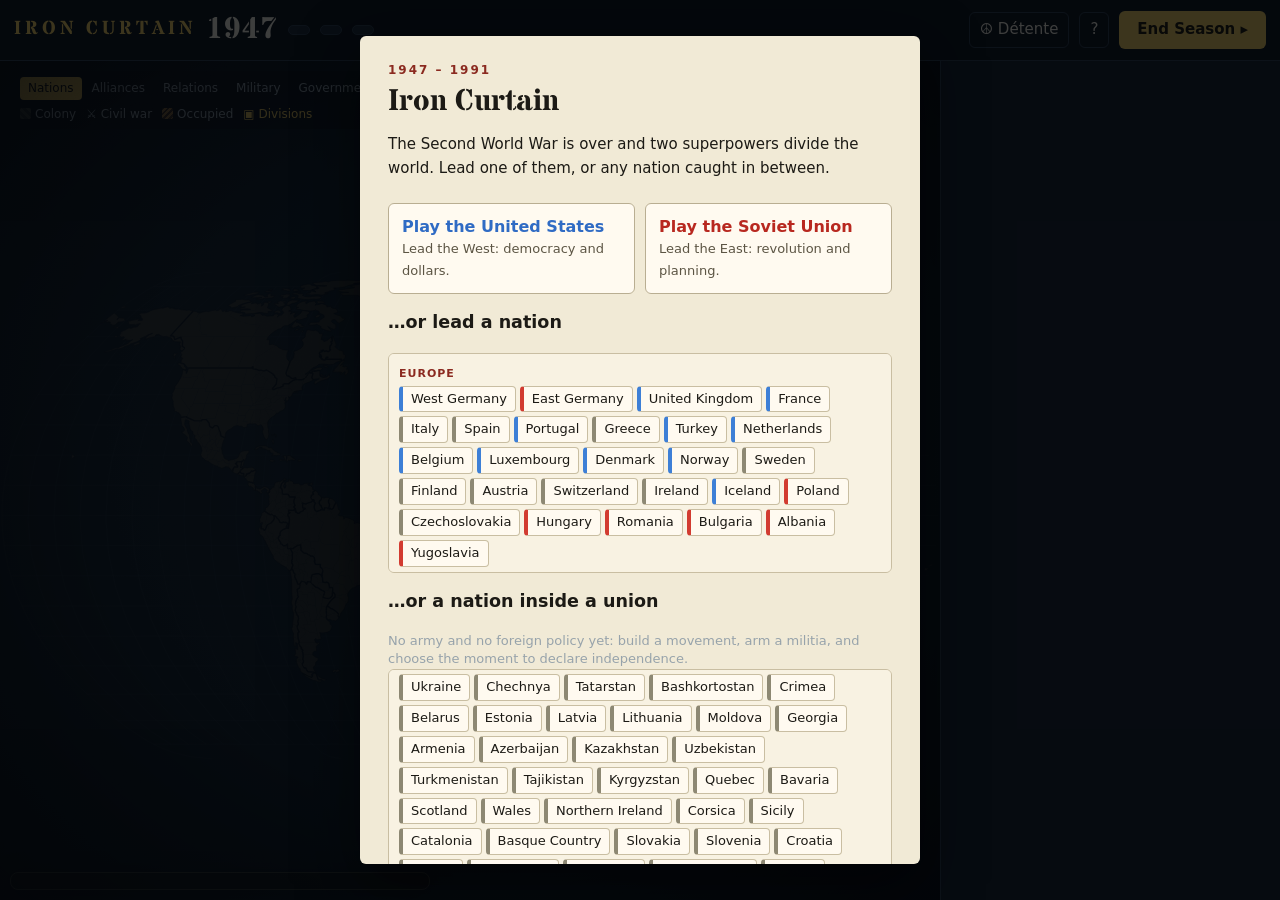
==== commit 90fcea9e: "Fronts that follow the divisions, and seasons all year round The year now always runs season by seas" ====
--- a/index.html
+++ b/index.html
@@ -17,7 +17,7 @@
   <button id="detente" class="ghost" title="A summit with your rival: tension −15. Once a year.">☮ Détente</button>
   <button id="finish" class="ghost" title="End the game and see how you did" hidden>End game</button>
   <button id="help" class="ghost" title="How to play">?</button>
-  <button id="end" class="primary" title="End the year (Enter)">End Year ▸</button>
+  <button id="end" class="primary" title="End the season (Enter)">End Season ▸</button>
 </header>
 <main>
   <section id="mapbox">
@@ -41,6 +41,7 @@
 <script src="provinces.js"></script>
 <script src="neighbours.js"></script>
 <script src="provgrid.js"></script>
+<script src="trees.js"></script>
 <script src="game.js"></script>
 <script src="ui.js"></script>
 </body>
--- a/style.css
+++ b/style.css
@@ -147,10 +147,10 @@
 .zone.cut .zoneline { stroke-dasharray: none; stroke-width: 1.4; }
 .terr { border: 1px solid var(--line); border-radius: 8px; padding: 10px 12px; margin: 8px 0; background: var(--panel2); }
 .terr .thead { display: flex; justify-content: space-between; align-items: baseline; margin-bottom: 6px; }
-.terr .meter { display: grid; grid-template-columns: 78px 1fr 28px; gap: 8px; align-items: center; font-size: 12px; margin: 3px 0; color: var(--dim); }
-.terr .meter .bar { height: 6px; background: #0b141c; border-radius: 3px; overflow: hidden; display: block; }
-.terr .meter .bar i { display: block; height: 100%; }
-.terr .meter b { text-align: right; }
+.terr .meter, .exbox .meter { display: grid; grid-template-columns: 78px 1fr 28px; gap: 8px; align-items: center; font-size: 12px; margin: 3px 0; color: var(--dim); }
+.terr .meter .bar, .exbox .meter .bar { height: 6px; background: #0b141c; border-radius: 3px; overflow: hidden; display: block; }
+.terr .meter .bar i, .exbox .meter .bar i { display: block; height: 100%; }
+.terr .meter b, .exbox .meter b { text-align: right; }
 .policies { display: grid; grid-template-columns: repeat(4, 1fr); gap: 4px; margin: 8px 0 4px; }
 .pol { font-size: 11px; padding: 5px 2px; border: 1px solid var(--line); border-radius: 5px; background: transparent; color: var(--dim); }
 .pol.on { border-color: var(--gold); color: var(--gold); background: rgba(240,200,90,.08); }
@@ -266,3 +266,29 @@
 .wzone .zoneedge { fill: none; stroke-width: 1.3; stroke-linejoin: round; vector-effect: non-scaling-stroke; pointer-events: none; }
 .bflash { r: .8; }
 .drawroute { fill: none; stroke: rgba(232,196,90,.9); stroke-width: 3; stroke-linecap: round; stroke-linejoin: round; vector-effect: non-scaling-stroke; pointer-events: none; filter: drop-shadow(0 0 1px #0b141c); }
+
+.pathline { color: #c9b47a; margin: 4px 0; }
+/* ---- decision trees ---- */
+.card.wide { width: min(1540px, 96vw); }
+.treewrap { overflow-x: auto; margin: 14px 0 18px; }
+.tree { position: relative; margin: 0 auto; }
+.tlines { position: absolute; left: 0; top: 0; pointer-events: none; overflow: visible; }
+.tline { fill: none; stroke: #b8ac8a; stroke-width: 2; }
+.tline.on { stroke: #8b6a1c; stroke-width: 2.5; }
+.tline.any { stroke-dasharray: 5 4; }
+.thead { position: absolute; top: 0; font: 700 11px/1 system-ui, sans-serif; letter-spacing: .14em; text-transform: uppercase; color: #8b2a20; border-bottom: 1px solid #c9bd9a; padding-bottom: 5px; }
+.tnode { position: absolute; display: flex; flex-direction: column; align-items: flex-start; gap: 2px; text-align: left; padding: 7px 9px; border-radius: 6px; border: 1px solid #c9bd9a; background: #e6dcc0; color: #3a352a; font-size: 12px; overflow: hidden; }
+.tnode b { font-size: 12.5px; line-height: 1.15; }
+.tnode em { font-style: normal; font-size: 10.5px; font-weight: 700; color: #8b6a1c; }
+.tnode small { font-size: 10.5px; line-height: 1.25; color: #6a6250; overflow: hidden; display: -webkit-box; -webkit-line-clamp: 3; -webkit-box-orient: vertical; }
+.tnode.ok { background: #f8e9b0; border: 2px solid #c99a1c; color: #1c1a15; cursor: pointer; box-shadow: 0 2px 8px rgba(140,100,20,.25); }
+.tnode.ok:hover { background: #ffe58a; }
+.tnode.done { background: #3d4a3a; border-color: #2a3328; color: #e6eedd; }
+.tnode.done em { color: #a9d38f; } .tnode.done small { color: #b9c6b0; }
+.tnode.locked { opacity: .6; }
+.tnode.closed { opacity: .32; text-decoration: line-through; }
+.treebtn { border-color: #e8c45a !important; }
+.exbox { margin: 6px 0 2px; }
+.exbox .meter { grid-template-columns: 96px 1fr 28px; }
+.exbox .meter small { display: block; font-size: 12px; overflow: hidden; text-overflow: ellipsis; white-space: nowrap; }
+.exbox .meter .bar { width: 100%; margin: 0; }
